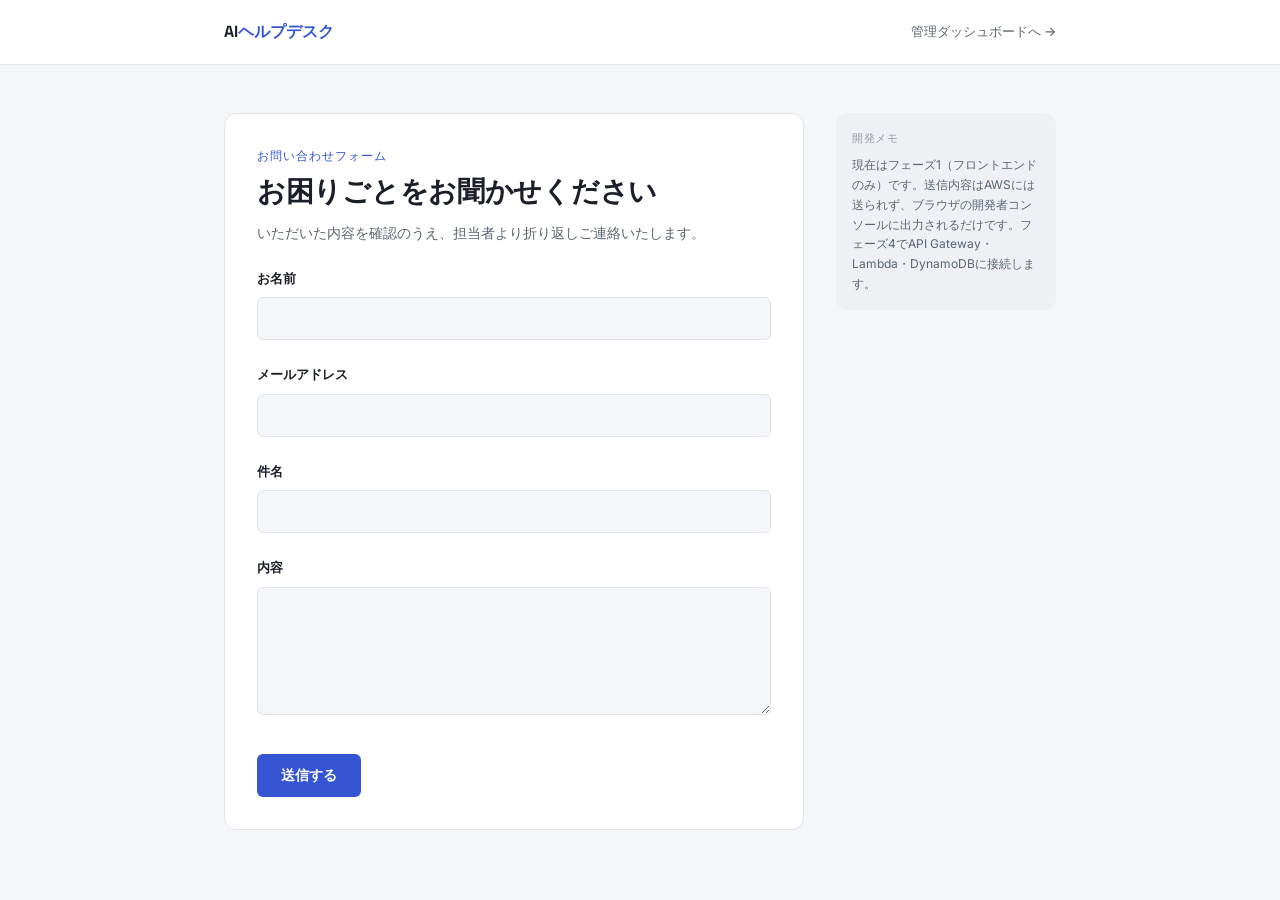
==== index.html @ 563e890c "フロントエンドのコードを作成" ====
<!DOCTYPE html>
<html lang="ja">
<head>
  <meta charset="UTF-8" />
  <meta name="viewport" content="width=device-width, initial-scale=1.0" />
  <title>AIヘルプデスク｜お問い合わせ</title>
  <link rel="preconnect" href="https://fonts.googleapis.com" />
  <link rel="preconnect" href="https://fonts.gstatic.com" crossorigin />
  <link
    href="https://fonts.googleapis.com/css2?family=Space+Grotesk:wght@500;700&family=Inter:wght@400;500;600&family=IBM+Plex+Mono:wght@500&display=swap"
    rel="stylesheet"
  />
  <link rel="stylesheet" href="style.css" />
</head>
<body>
  <header class="topbar">
    <div class="page-shell topbar-inner">
      <a class="wordmark" href="index.html">AI<span>ヘルプデスク</span></a>
      <a class="topbar-link" href="admin.html">管理ダッシュボードへ →</a>
    </div>
  </header>

  <main class="page-shell form-layout">
    <section class="form-card card">
      <p class="eyebrow">お問い合わせフォーム</p>
      <h1>お困りごとをお聞かせください</h1>
      <p class="lead">
        いただいた内容を確認のうえ、担当者より折り返しご連絡いたします。
      </p>

      <form id="inquiry-form" novalidate>
        <div class="field">
          <label for="name">お名前</label>
          <input type="text" id="name" name="name" required />
        </div>
        <div class="field">
          <label for="email">メールアドレス</label>
          <input type="email" id="email" name="email" required />
        </div>
        <div class="field">
          <label for="subject">件名</label>
          <input type="text" id="subject" name="subject" required />
        </div>
        <div class="field">
          <label for="message">内容</label>
          <textarea id="message" name="message" rows="6" required></textarea>
        </div>
        <button type="submit" class="btn btn-primary">送信する</button>
      </form>

      <div id="confirm-message" class="confirm-message" hidden></div>
    </section>

    <aside class="form-note">
      <p class="note-label">開発メモ</p>
      <p>
        現在はフェーズ1（フロントエンドのみ）です。送信内容はAWSには送られず、ブラウザの開発者コンソールに出力されるだけです。フェーズ4でAPI
        Gateway・Lambda・DynamoDBに接続します。
      </p>
    </aside>
  </main>

  <script src="form.js"></script>
</body>
</html>
---- style.css ----
:root {
  --color-bg: #F5F6F8;
  --color-surface: #FFFFFF;
  --color-surface-muted: #EEF0F3;
  --color-border: #E1E4EA;

  --color-text-primary: #1B1F2A;
  --color-text-secondary: #5B6472;
  --color-text-tertiary: #9399A6;

  --color-accent: #3454D1;
  --color-accent-dark: #283F9E;
  --color-accent-bg: #EAEEFC;

  --priority-urgent: #C8394C;
  --priority-normal: #2E7D6B;
  --priority-low: #9399A6;

  --status-open-fg: #9A6300;
  --status-open-bg: #FBF1DF;
  --status-progress-fg: #28409E;
  --status-progress-bg: #EAEEFC;
  --status-resolved-fg: #1F6F53;
  --status-resolved-bg: #E5F4EE;

  --font-display: "Space Grotesk", sans-serif;
  --font-body: "Inter", sans-serif;
  --font-mono: "IBM Plex Mono", monospace;

  --radius-sm: 6px;
  --radius-md: 12px;

  --space-1: 4px;
  --space-2: 8px;
  --space-3: 12px;
  --space-4: 16px;
  --space-5: 24px;
  --space-6: 32px;
  --space-7: 48px;
  --space-8: 64px;
}

* { box-sizing: border-box; }

html, body {
  margin: 0;
  padding: 0;
}

body {
  background: var(--color-bg);
  color: var(--color-text-primary);
  font-family: var(--font-body);
  font-size: 15px;
  line-height: 1.65;
  -webkit-font-smoothing: antialiased;
}

h1, h2, h3 {
  font-family: var(--font-display);
  font-weight: 700;
  line-height: 1.25;
  margin: 0;
  letter-spacing: -0.01em;
}

h1 { font-size: 28px; }
h2 { font-size: 18px; }

p { margin: 0; }

a {
  color: var(--color-accent);
  text-decoration: none;
}
a:hover { text-decoration: underline; }

:focus-visible {
  outline: 2px solid var(--color-accent);
  outline-offset: 2px;
  border-radius: var(--radius-sm);
}

@media (prefers-reduced-motion: reduce) {
  * { transition: none !important; animation: none !important; }
}

.page-shell {
  max-width: 880px;
  margin: 0 auto;
  padding: 0 var(--space-5);
}

/* topbar */
.topbar {
  border-bottom: 1px solid var(--color-border);
  background: var(--color-surface);
}
.topbar-inner {
  display: flex;
  align-items: center;
  justify-content: space-between;
  height: 64px;
}
.wordmark {
  font-family: var(--font-display);
  font-weight: 700;
  font-size: 16px;
  color: var(--color-text-primary);
}
.wordmark span { color: var(--color-accent); }
.wordmark:hover { text-decoration: none; }
.topbar-link {
  font-size: 13px;
  font-weight: 500;
  color: var(--color-text-secondary);
}
.topbar-link:hover { color: var(--color-accent); }

/* card */
.card {
  background: var(--color-surface);
  border: 1px solid var(--color-border);
  border-radius: var(--radius-md);
}

/* eyebrow / lead */
.eyebrow {
  font-family: var(--font-mono);
  font-size: 12px;
  font-weight: 500;
  text-transform: uppercase;
  letter-spacing: 0.08em;
  color: var(--color-accent);
  margin-bottom: var(--space-2);
}
.lead {
  color: var(--color-text-secondary);
  margin-top: var(--space-3);
  font-size: 14px;
}

/* --- form page --- */
.form-layout {
  display: grid;
  grid-template-columns: 1fr 220px;
  gap: var(--space-6);
  padding-top: var(--space-7);
  padding-bottom: var(--space-8);
  align-items: start;
}
.form-card { padding: var(--space-6); }

.field { margin-top: var(--space-5); }
.field label {
  display: block;
  font-size: 13px;
  font-weight: 600;
  margin-bottom: var(--space-2);
}
.field input,
.field textarea {
  width: 100%;
  font-family: var(--font-body);
  font-size: 14px;
  color: var(--color-text-primary);
  background: var(--color-bg);
  border: 1px solid var(--color-border);
  border-radius: var(--radius-sm);
  padding: var(--space-3);
  resize: vertical;
}
.field input:focus,
.field textarea:focus {
  background: var(--color-surface);
  border-color: var(--color-accent);
}

.btn {
  display: inline-flex;
  align-items: center;
  justify-content: center;
  font-family: var(--font-body);
  font-size: 14px;
  font-weight: 600;
  border: none;
  border-radius: var(--radius-sm);
  padding: var(--space-3) var(--space-5);
  cursor: pointer;
}
.btn-primary {
  background: var(--color-accent);
  color: #fff;
  margin-top: var(--space-6);
}
.btn-primary:hover { background: var(--color-accent-dark); }

.confirm-message {
  margin-top: var(--space-5);
  padding: var(--space-4);
  background: var(--status-resolved-bg);
  color: var(--status-resolved-fg);
  border-radius: var(--radius-sm);
  font-size: 13px;
  font-weight: 500;
}

.form-note {
  background: var(--color-surface-muted);
  border-radius: var(--radius-md);
  padding: var(--space-4);
  font-size: 12px;
  color: var(--color-text-secondary);
}
.note-label {
  font-family: var(--font-mono);
  font-size: 11px;
  font-weight: 500;
  text-transform: uppercase;
  letter-spacing: 0.06em;
  color: var(--color-text-tertiary);
  margin-bottom: var(--space-2);
}

/* --- dashboard page --- */
.dash-layout {
  padding-top: var(--space-7);
  padding-bottom: var(--space-8);
}
.dash-head { margin-bottom: var(--space-6); }

.stats-grid {
  display: grid;
  grid-template-columns: repeat(3, 1fr);
  gap: var(--space-4);
  margin-bottom: var(--space-5);
}
.stat-card {
  background: var(--color-surface);
  border: 1px solid var(--color-border);
  border-radius: var(--radius-md);
  padding: var(--space-4);
}
.stat-count {
  font-family: var(--font-display);
  font-size: 32px;
  font-weight: 700;
}
.stat-label {
  font-size: 12px;
  color: var(--color-text-secondary);
  margin-top: var(--space-1);
}

.dash-panel { padding: var(--space-5); }

.filter-bar {
  display: flex;
  gap: var(--space-2);
  margin-bottom: var(--space-5);
}
.filter-btn {
  font-family: var(--font-body);
  font-size: 13px;
  font-weight: 500;
  color: var(--color-text-secondary);
  background: var(--color-surface-muted);
  border: 1px solid transparent;
  border-radius: 999px;
  padding: var(--space-2) var(--space-4);
  cursor: pointer;
}
.filter-btn.is-active {
  background: var(--color-accent-bg);
  color: var(--color-accent-dark);
  border-color: var(--color-accent);
}

.ticket-list {
  display: flex;
  flex-direction: column;
  gap: var(--space-2);
}
.ticket-row {
  display: grid;
  grid-template-columns: 4px 1fr auto auto;
  align-items: center;
  gap: var(--space-4);
  padding: var(--space-3) var(--space-4);
  border: 1px solid var(--color-border);
  border-radius: var(--radius-sm);
}
.priority-bar {
  align-self: stretch;
  border-radius: 999px;
  background: var(--priority-low);
}
.priority-bar.urgent { background: var(--priority-urgent); }
.priority-bar.normal { background: var(--priority-normal); }
.priority-bar.low { background: var(--priority-low); }

.ticket-main .ticket-subject {
  font-size: 14px;
  font-weight: 600;
}
.ticket-main .ticket-meta {
  font-size: 12px;
  color: var(--color-text-secondary);
  margin-top: var(--space-1);
}

.ticket-time {
  font-family: var(--font-mono);
  font-size: 12px;
  color: var(--color-text-tertiary);
  white-space: nowrap;
}

.badge {
  font-family: var(--font-body);
  font-size: 12px;
  font-weight: 600;
  padding: var(--space-1) var(--space-3);
  border-radius: 999px;
  white-space: nowrap;
}
.badge.open { background: var(--status-open-bg); color: var(--status-open-fg); }
.badge.in_progress { background: var(--status-progress-bg); color: var(--status-progress-fg); }
.badge.resolved { background: var(--status-resolved-bg); color: var(--status-resolved-fg); }

.empty-state {
  text-align: center;
  padding: var(--space-7) var(--space-4);
  color: var(--color-text-tertiary);
  font-size: 13px;
}

@media (max-width: 720px) {
  .form-layout { grid-template-columns: 1fr; }
  .stats-grid { grid-template-columns: 1fr; }
  .ticket-row {
    grid-template-columns: 4px 1fr;
    grid-template-areas: "bar main" "bar time" "bar badge";
  }
  .ticket-time, .badge { justify-self: start; }
}
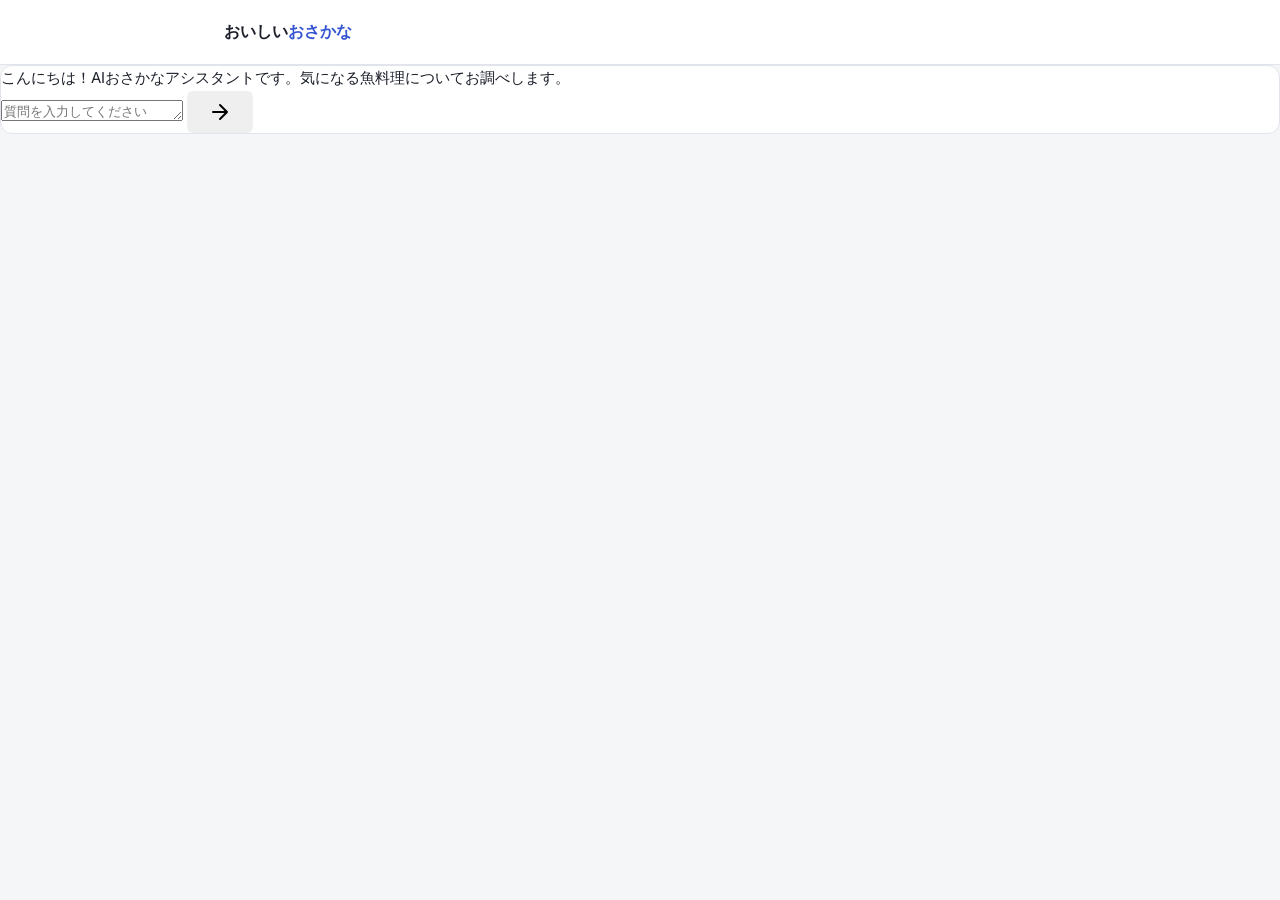
==== commit ec6a5b7e: "チャット画面を実装。Bedrockへリクエストを投げるLambda関数を作成。掲示板投稿ボタンのサイズ差が生まれるのを是正。" ====
--- a/index.html
+++ b/index.html
@@ -3,63 +3,72 @@
 <head>
   <meta charset="UTF-8" />
   <meta name="viewport" content="width=device-width, initial-scale=1.0" />
-  <title>AIヘルプデスク｜お問い合わせ</title>
+  <title>AIヘルプデスク</title>
   <link rel="preconnect" href="https://fonts.googleapis.com" />
   <link rel="preconnect" href="https://fonts.gstatic.com" crossorigin />
-  <link
-    href="https://fonts.googleapis.com/css2?family=Space+Grotesk:wght@500;700&family=Inter:wght@400;500;600&family=IBM+Plex+Mono:wght@500&display=swap"
-    rel="stylesheet"
-  />
+  <link href="https://fonts.googleapis.com/css2?family=Space+Grotesk:wght@500;700&family=Inter:wght@400;500;600&family=IBM+Plex+Mono:wght@500&display=swap" rel="stylesheet" />
   <link rel="stylesheet" href="style.css" />
 </head>
 <body>
   <header class="topbar">
     <div class="page-shell topbar-inner">
-      <a class="wordmark" href="index.html">AI<span>ヘルプデスク</span></a>
-      <a class="topbar-link" href="admin.html">管理ダッシュボードへ →</a>
+      <span class="wordmark">おいしい<span>おさかな</span></span>
     </div>
   </header>
 
-  <main class="page-shell form-layout">
-    <section class="form-card card">
-      <p class="eyebrow">お問い合わせフォーム</p>
-      <h1>お困りごとをお聞かせください</h1>
-      <p class="lead">
-        いただいた内容を確認のうえ、担当者より折り返しご連絡いたします。
-      </p>
+  <main class="chat-shell">
+    <div class="chat-card card">
 
-      <form id="inquiry-form" novalidate>
-        <div class="field">
-          <label for="name">お名前</label>
-          <input type="text" id="name" name="name" required />
+      <!-- メッセージ一覧 -->
+      <div class="message-list" id="message-list">
+        <div class="bubble-wrap ai">
+          <div class="bubble">
+            こんにちは！AIおさかなアシスタントです。気になる魚料理についてお調べします。
+          </div>
         </div>
-        <div class="field">
-          <label for="email">メールアドレス</label>
-          <input type="email" id="email" name="email" required />
+      </div>
+
+      <!-- AIが回答した後に表示するアクションボタン -->
+      <div class="action-area" id="action-area" hidden>
+        <p class="action-label">この回答を掲示板で共有しますか？</p>
+        <div class="action-buttons">
+          <button class="btn btn-ghost" id="btn-resolved">やめておく</button>
+          <button class="btn btn-primary" id="btn-share">共有する</button>
         </div>
-        <div class="field">
-          <label for="subject">件名</label>
-          <input type="text" id="subject" name="subject" required />
-        </div>
-        <div class="field">
-          <label for="message">内容</label>
-          <textarea id="message" name="message" rows="6" required></textarea>
-        </div>
-        <button type="submit" class="btn btn-primary">送信する</button>
-      </form>
+      </div>
 
-      <div id="confirm-message" class="confirm-message" hidden></div>
-    </section>
+      <!-- POSTするためのフォーム -->
+      <div class="share-panel" id="share-panel" hidden>
+        <p class="action-label">掲示板に登録する情報を入力してください。</p>
+        <form id="share-form" novalidate>
+          <div class="share-fields">
+            <div class="field">
+              <label for="name">お名前</label>
+              <input type="text" id="name" required />
+            </div>
+            <div class="field">
+              <label for="email">メールアドレス</label>
+              <input type="email" id="email" required />
+            </div>
+          </div>
+          <p class="share-error" hidden>送信に失敗しました。時間をおいて再度お試しください。</p>
+          <button type="submit" class="btn btn-primary">送信する</button>
+        </form>
+      </div>
 
-    <aside class="form-note">
-      <p class="note-label">開発メモ</p>
-      <p>
-        現在はフェーズ1（フロントエンドのみ）です。送信内容はAWSには送られず、ブラウザの開発者コンソールに出力されるだけです。フェーズ4でAPI
-        Gateway・Lambda・DynamoDBに接続します。
-      </p>
-    </aside>
+      <!-- 入力エリア -->
+      <div class="chat-input-area">
+        <textarea id="chat-input" placeholder="質問を入力してください（Enterで送信）" rows="1"></textarea>
+        <button class="btn btn-send" id="send-btn" aria-label="送信">
+          <svg width="18" height="18" viewBox="0 0 18 18" fill="none">
+            <path d="M2 9h14M9 2l7 7-7 7" stroke="currentColor" stroke-width="2" stroke-linecap="round" stroke-linejoin="round"/>
+          </svg>
+        </button>
+      </div>
+
+    </div>
   </main>
 
-  <script src="form.js"></script>
+  <script src="chat.js"></script>
 </body>
 </html>
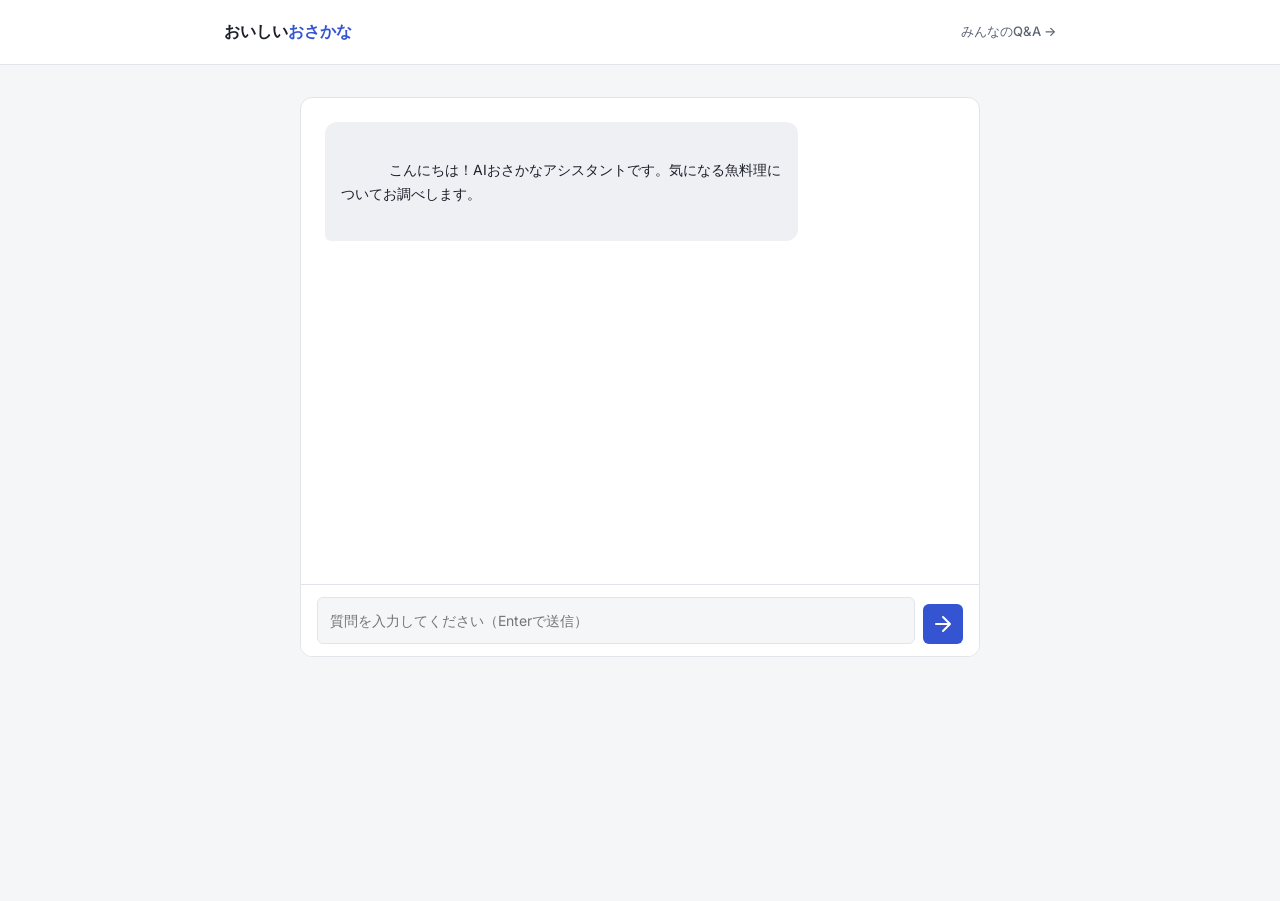
==== commit 0261072f: "掲示板取得機能を実装（フロントエンド、バックエンド）" ====
--- a/index.html
+++ b/index.html
@@ -3,7 +3,7 @@
 <head>
   <meta charset="UTF-8" />
   <meta name="viewport" content="width=device-width, initial-scale=1.0" />
-  <title>AIヘルプデスク</title>
+  <title>おいしいおさかな</title>
   <link rel="preconnect" href="https://fonts.googleapis.com" />
   <link rel="preconnect" href="https://fonts.gstatic.com" crossorigin />
   <link href="https://fonts.googleapis.com/css2?family=Space+Grotesk:wght@500;700&family=Inter:wght@400;500;600&family=IBM+Plex+Mono:wght@500&display=swap" rel="stylesheet" />
@@ -12,7 +12,8 @@
 <body>
   <header class="topbar">
     <div class="page-shell topbar-inner">
-      <span class="wordmark">おいしい<span>おさかな</span></span>
+      <a class="wordmark" href="index.html">おいしい<span>おさかな</span></a>
+      <a class="topbar-link" href="board.html">みんなのQ&amp;A →</a>
     </div>
   </header>
 
@@ -30,7 +31,7 @@
 
       <!-- AIが回答した後に表示するアクションボタン -->
       <div class="action-area" id="action-area" hidden>
-        <p class="action-label">この回答を掲示板で共有しますか？</p>
+        <p class="action-label">最後の質問と回答を掲示板で共有しますか？</p>
         <div class="action-buttons">
           <button class="btn btn-ghost" id="btn-resolved">やめておく</button>
           <button class="btn btn-primary" id="btn-share">共有する</button>
--- a/style.css
+++ b/style.css
@@ -191,7 +191,7 @@
 .btn-primary {
   background: var(--color-accent);
   color: #fff;
-  margin-top: var(--space-6);
+  /* margin-top: var(--space-6); */
 }
 .btn-primary:hover { background: var(--color-accent-dark); }
 
@@ -203,6 +203,10 @@
   border-radius: var(--radius-sm);
   font-size: 13px;
   font-weight: 500;
+}
+.confirm-message.is-error {
+  background: #FBEAEC;
+  color: var(--priority-urgent);
 }
 
 .form-note {
@@ -344,3 +348,301 @@
   }
   .ticket-time, .badge { justify-self: start; }
 }
+
+/* ======================
+   チャット UI
+   ====================== */
+
+.chat-shell {
+  display: flex;
+  justify-content: center;
+  align-items: flex-start;
+  min-height: calc(100vh - 64px);
+  padding: var(--space-6) var(--space-5);
+}
+
+.chat-card {
+  width: 100%;
+  max-width: 680px;
+  display: flex;
+  flex-direction: column;
+  min-height: 560px;
+  max-height: calc(100vh - 140px);
+  overflow: hidden;
+}
+
+/* メッセージリスト */
+.message-list {
+  flex: 1;
+  overflow-y: auto;
+  padding: var(--space-5);
+  display: flex;
+  flex-direction: column;
+  gap: var(--space-4);
+  scroll-behavior: smooth;
+}
+
+.bubble-wrap {
+  display: flex;
+}
+.bubble-wrap.user { justify-content: flex-end; }
+.bubble-wrap.ai   { justify-content: flex-start; }
+
+.bubble {
+  max-width: 75%;
+  padding: var(--space-3) var(--space-4);
+  border-radius: var(--radius-md);
+  font-size: 14px;
+  line-height: 1.7;
+  white-space: pre-wrap;
+}
+.bubble-wrap.user .bubble {
+  background: var(--color-accent);
+  color: #fff;
+  border-bottom-right-radius: var(--radius-sm);
+}
+.bubble-wrap.ai .bubble {
+  background: var(--color-surface-muted);
+  color: var(--color-text-primary);
+  border-bottom-left-radius: var(--radius-sm);
+}
+
+/* タイピングインジケーター */
+.typing-indicator {
+  display: flex;
+  align-items: center;
+  gap: 5px;
+  padding: var(--space-3) var(--space-4);
+}
+.typing-indicator span {
+  display: block;
+  width: 7px;
+  height: 7px;
+  border-radius: 50%;
+  background: var(--color-text-tertiary);
+  animation: bounce 1.2s infinite;
+}
+.typing-indicator span:nth-child(2) { animation-delay: 0.2s; }
+.typing-indicator span:nth-child(3) { animation-delay: 0.4s; }
+@keyframes bounce {
+  0%, 80%, 100% { transform: translateY(0); }
+  40%           { transform: translateY(-6px); }
+}
+
+/* アクションエリア */
+.action-area,
+.share-panel {
+  border-top: 1px solid var(--color-border);
+  padding: var(--space-4) var(--space-5);
+  background: var(--color-surface);
+}
+.action-label {
+  font-size: 13px;
+  color: var(--color-text-secondary);
+  margin-bottom: var(--space-3);
+}
+.action-buttons {
+  display: flex;
+  gap: var(--space-2);
+  flex-wrap: wrap;
+}
+
+/* エスカレーションフォーム */
+.share-fields {
+  display: grid;
+  grid-template-columns: 1fr 1fr;
+  gap: var(--space-3);
+}
+.share-error {
+  font-size: 13px;
+  color: var(--priority-urgent);
+  margin: var(--space-2) 0 0;
+}
+.share-panel .btn { margin-top: var(--space-4); }
+
+/* ゴーストボタン */
+.btn-ghost {
+  background: var(--color-surface-muted);
+  color: var(--color-text-secondary);
+  border: 1px solid var(--color-border);
+}
+.btn-ghost:hover {
+  background: var(--color-border);
+  color: var(--color-text-primary);
+}
+
+/* 入力エリア */
+.chat-input-area {
+  display: flex;
+  align-items: flex-end;
+  gap: var(--space-2);
+  padding: var(--space-3) var(--space-4);
+  border-top: 1px solid var(--color-border);
+  background: var(--color-surface);
+}
+#chat-input {
+  flex: 1;
+  font-family: var(--font-body);
+  font-size: 14px;
+  color: var(--color-text-primary);
+  background: var(--color-bg);
+  border: 1px solid var(--color-border);
+  border-radius: var(--radius-sm);
+  padding: var(--space-3);
+  resize: none;
+  line-height: 1.5;
+  field-sizing: content; /* 自動高さ調整(対応ブラウザのみ) */
+  max-height: 140px;
+  overflow-y: auto;
+}
+#chat-input:focus { border-color: var(--color-accent); background: var(--color-surface); }
+
+.btn-send {
+  flex-shrink: 0;
+  width: 40px;
+  height: 40px;
+  padding: 0;
+  background: var(--color-accent);
+  color: #fff;
+  border-radius: var(--radius-sm);
+}
+.btn-send:hover { background: var(--color-accent-dark); }
+.btn-send:disabled { opacity: 0.5; cursor: not-allowed; }
+
+@media (max-width: 600px) {
+  .share-fields { grid-template-columns: 1fr; }
+  .bubble { max-width: 88%; }
+}
+
+/* ======================
+   掲示板
+   ====================== */
+
+.board-layout {
+  padding-top: var(--space-7);
+  padding-bottom: var(--space-8);
+}
+
+.board-head {
+  margin-bottom: var(--space-5);
+}
+
+.board-meta {
+  margin-bottom: var(--space-4);
+  min-height: 24px;
+}
+
+.post-count {
+  font-family: var(--font-mono);
+  font-size: 12px;
+  color: var(--color-text-tertiary);
+}
+
+/* 状態表示（ローディング・空・エラー） */
+.board-state {
+  text-align: center;
+  padding: var(--space-8) var(--space-5);
+  color: var(--color-text-secondary);
+  font-size: 14px;
+  line-height: 1.8;
+}
+
+.board-state-icon {
+  font-size: 36px;
+  margin-bottom: var(--space-3);
+  line-height: 1;
+}
+
+.loading-dots {
+  display: flex;
+  justify-content: center;
+  gap: 6px;
+  margin-bottom: var(--space-3);
+}
+.loading-dots span {
+  display: block;
+  width: 8px;
+  height: 8px;
+  border-radius: 50%;
+  background: var(--color-text-tertiary);
+  animation: bounce 1.2s infinite;
+}
+.loading-dots span:nth-child(2) { animation-delay: 0.2s; }
+.loading-dots span:nth-child(3) { animation-delay: 0.4s; }
+
+/* 投稿一覧 */
+.post-list {
+  display: flex;
+  flex-direction: column;
+  gap: var(--space-4);
+}
+
+.post-card {
+  padding: var(--space-5);
+  display: flex;
+  flex-direction: column;
+  gap: var(--space-4);
+}
+
+.post-label {
+  display: inline-block;
+  font-family: var(--font-mono);
+  font-size: 11px;
+  font-weight: 500;
+  text-transform: uppercase;
+  letter-spacing: 0.06em;
+  color: var(--color-text-tertiary);
+  margin-bottom: var(--space-2);
+}
+.post-label.reply {
+  color: var(--color-accent);
+}
+
+.post-question p,
+.post-reply p {
+  font-size: 14px;
+  line-height: 1.75;
+  color: var(--color-text-primary);
+  white-space: pre-wrap;
+}
+
+.post-question {
+  padding-bottom: var(--space-4);
+  border-bottom: 1px solid var(--color-border);
+}
+
+.post-reply {
+  background: var(--color-accent-bg);
+  border-radius: var(--radius-sm);
+  padding: var(--space-4);
+}
+.post-reply .post-label.reply {
+  display: block;
+}
+
+.post-footer {
+  display: flex;
+  align-items: center;
+  justify-content: space-between;
+  font-size: 12px;
+  color: var(--color-text-tertiary);
+  padding-top: var(--space-3);
+  border-top: 1px solid var(--color-border);
+}
+
+.post-author {
+  font-weight: 600;
+  color: var(--color-text-secondary);
+}
+
+.post-date {
+  font-family: var(--font-mono);
+}
+
+@media (max-width: 600px) {
+  .post-footer {
+    flex-direction: column;
+    align-items: flex-start;
+    gap: var(--space-1);
+  }
+}
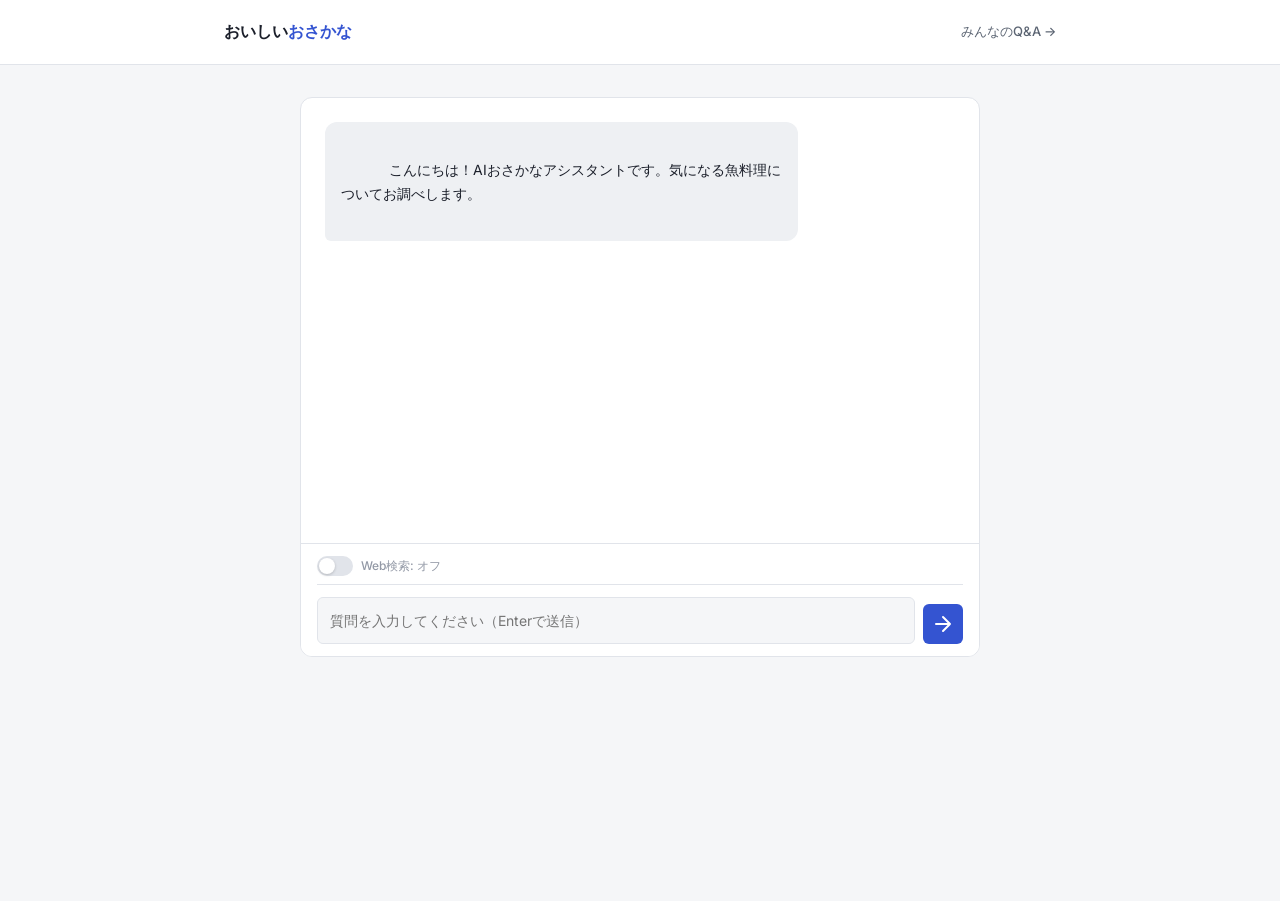
==== commit c0bbf80a: "BedrockのHarnessを使用する機能を実装（Lambda関数、フロントエンド）" ====
--- a/index.html
+++ b/index.html
@@ -59,6 +59,13 @@
 
       <!-- 入力エリア -->
       <div class="chat-input-area">
+        <label class="web-search-toggle-wrap" title="オンにするとWeb検索を使って回答します">
+          <input type="checkbox" id="web-search-toggle" />
+          <span class="toggle-track">
+            <span class="toggle-thumb"></span>
+          </span>
+          <span class="toggle-label" id="web-search-label">Web検索: オフ</span>
+        </label>
         <textarea id="chat-input" placeholder="質問を入力してください（Enterで送信）" rows="1"></textarea>
         <button class="btn btn-send" id="send-btn" aria-label="送信">
           <svg width="18" height="18" viewBox="0 0 18 18" fill="none">
--- a/style.css
+++ b/style.css
@@ -645,4 +645,80 @@
     align-items: flex-start;
     gap: var(--space-1);
   }
+}
+/* ======================
+   Web検索トグル
+   ====================== */
+
+.chat-input-area {
+  flex-wrap: wrap;
+  gap: var(--space-2);
+}
+
+.web-search-toggle-wrap {
+  display: flex;
+  align-items: center;
+  gap: var(--space-2);
+  cursor: pointer;
+  width: 100%;
+  padding-bottom: var(--space-2);
+  border-bottom: 1px solid var(--color-border);
+  margin-bottom: var(--space-1);
+  user-select: none;
+}
+
+/* チェックボックス本体は非表示 */
+.web-search-toggle-wrap input[type="checkbox"] {
+  position: absolute;
+  opacity: 0;
+  width: 0;
+  height: 0;
+}
+
+/* トグルのトラック（背景バー） */
+.toggle-track {
+  position: relative;
+  width: 36px;
+  height: 20px;
+  background: var(--color-border);
+  border-radius: 999px;
+  transition: background 0.2s;
+  flex-shrink: 0;
+}
+
+/* トグルのつまみ */
+.toggle-thumb {
+  position: absolute;
+  top: 2px;
+  left: 2px;
+  width: 16px;
+  height: 16px;
+  background: #fff;
+  border-radius: 50%;
+  box-shadow: 0 1px 3px rgba(0,0,0,.2);
+  transition: transform 0.2s;
+}
+
+/* オン状態 */
+.web-search-toggle-wrap input:checked + .toggle-track {
+  background: var(--color-accent);
+}
+.web-search-toggle-wrap input:checked + .toggle-track .toggle-thumb {
+  transform: translateX(16px);
+}
+
+/* フォーカス表示 */
+.web-search-toggle-wrap input:focus-visible + .toggle-track {
+  outline: 2px solid var(--color-accent);
+  outline-offset: 2px;
+}
+
+.toggle-label {
+  font-size: 12px;
+  font-weight: 500;
+  color: var(--color-text-tertiary);
+  transition: color 0.2s;
+}
+.web-search-toggle-wrap input:checked ~ .toggle-label {
+  color: var(--color-accent);
 }
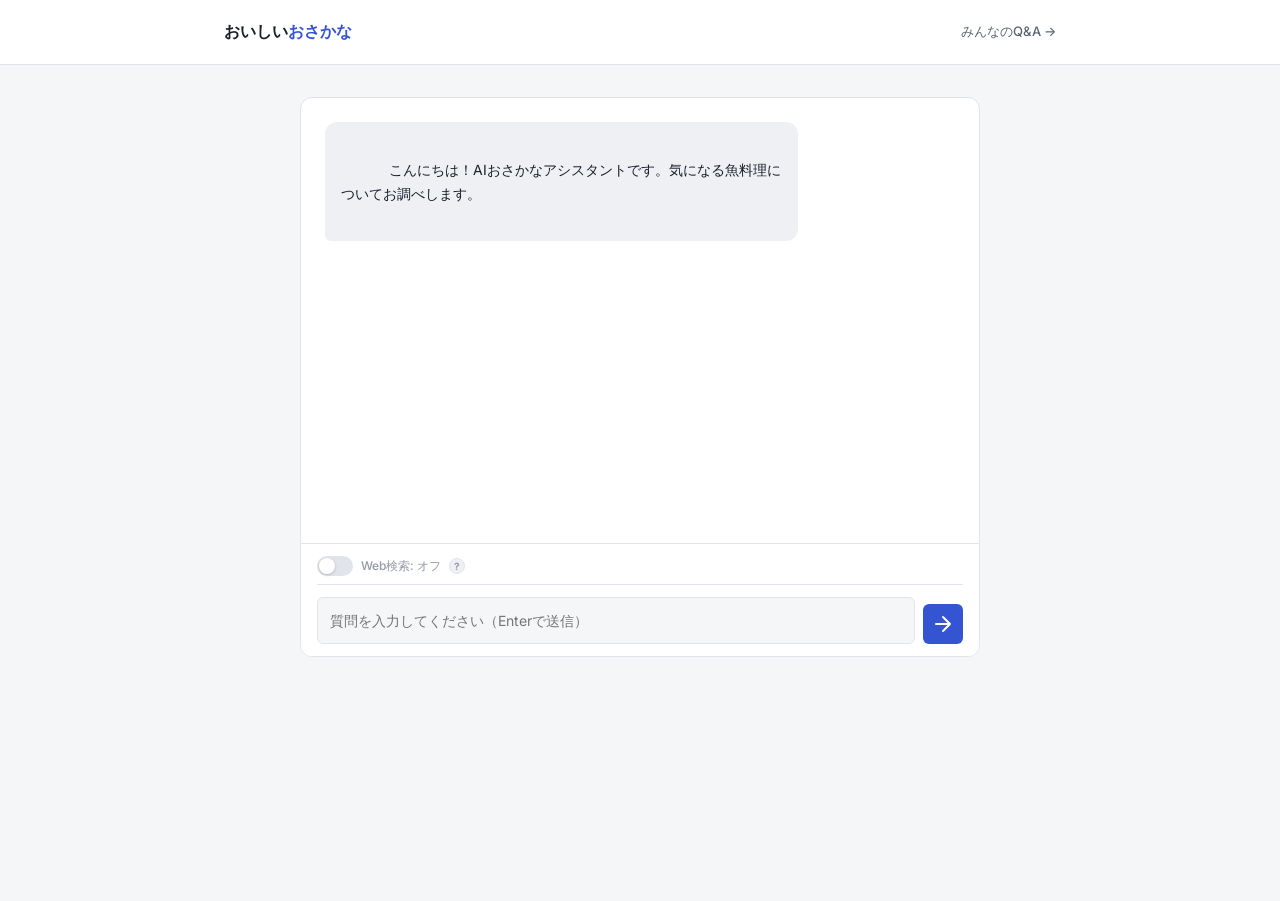
==== commit df455bdd: "フロントエンドにWeb検索を実行するかどうか選べるオプショントグルを追加" ====
--- a/index.html
+++ b/index.html
@@ -59,12 +59,15 @@
 
       <!-- 入力エリア -->
       <div class="chat-input-area">
-        <label class="web-search-toggle-wrap" title="オンにするとWeb検索を使って回答します">
+        <label class="web-search-toggle-wrap">
           <input type="checkbox" id="web-search-toggle" />
           <span class="toggle-track">
             <span class="toggle-thumb"></span>
           </span>
           <span class="toggle-label" id="web-search-label">Web検索: オフ</span>
+          <span class="toggle-hint" aria-label="オンにするとWeb検索を使って回答します">?
+            <span class="toggle-tooltip">オンにするとAIがWeb検索を実行して回答します</span>
+          </span>
         </label>
         <textarea id="chat-input" placeholder="質問を入力してください（Enterで送信）" rows="1"></textarea>
         <button class="btn btn-send" id="send-btn" aria-label="送信">
--- a/style.css
+++ b/style.css
@@ -721,4 +721,54 @@
 }
 .web-search-toggle-wrap input:checked ~ .toggle-label {
   color: var(--color-accent);
+}
+
+.toggle-hint {
+  display: inline-flex;
+  align-items: center;
+  justify-content: center;
+  width: 16px;
+  height: 16px;
+  border-radius: 50%;
+  background: var(--color-surface-muted);
+  border: 1px solid var(--color-border);
+  font-size: 10px;
+  font-weight: 700;
+  color: var(--color-text-tertiary);
+  cursor: default;
+  position: relative;
+  flex-shrink: 0;
+  line-height: 1;
+}
+
+.toggle-tooltip {
+  display: none;
+  position: absolute;
+  bottom: calc(100% + 6px);
+  left: 50%;
+  transform: translateX(-50%);
+  background: var(--color-text-primary);
+  color: #fff;
+  font-size: 12px;
+  font-weight: 400;
+  white-space: nowrap;
+  padding: var(--space-2) var(--space-3);
+  border-radius: var(--radius-sm);
+  pointer-events: none;
+  z-index: 10;
+}
+
+/* 吹き出しの矢印 */
+.toggle-tooltip::after {
+  content: "";
+  position: absolute;
+  top: 100%;
+  left: 50%;
+  transform: translateX(-50%);
+  border: 5px solid transparent;
+  border-top-color: var(--color-text-primary);
+}
+
+.toggle-hint:hover .toggle-tooltip {
+  display: block;
 }
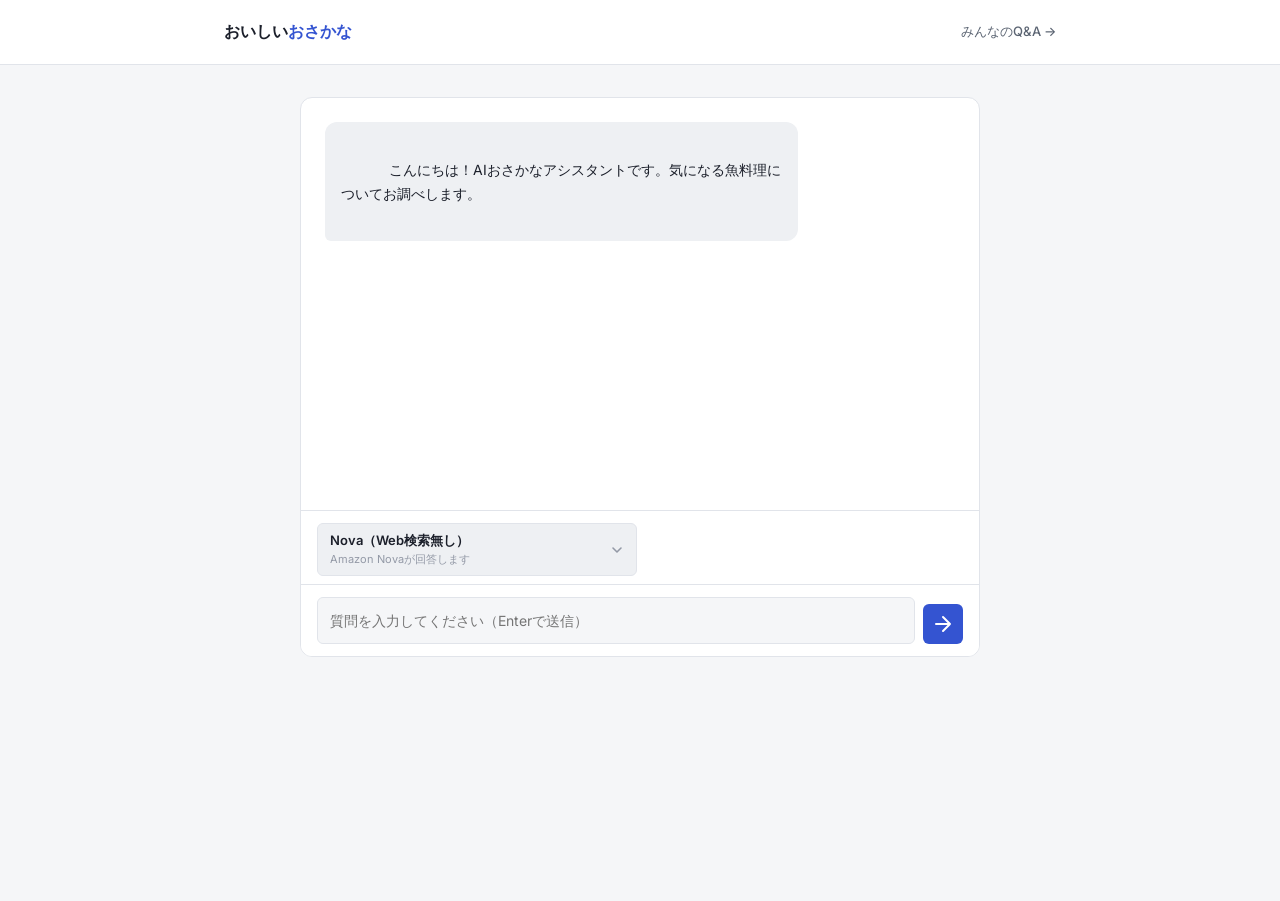
==== commit 0b66e31b: "複数のモデル・検索実行方法の選択肢をプルダウンメニューで表示する機能を実装し、フロントエンドからのHTTPリクエストのコードを統合" ====
--- a/index.html
+++ b/index.html
@@ -57,18 +57,24 @@
         </form>
       </div>
 
+      <!-- エンジンセレクター -->
+      <div class="engine-selector-area">
+        <div class="engine-dropdown" id="engine-dropdown">
+          <button type="button" class="engine-dropdown-trigger" id="engine-dropdown-trigger" aria-haspopup="listbox" aria-expanded="false">
+            <span class="engine-dropdown-current">
+              <span class="engine-dropdown-label" id="engine-dropdown-label"></span>
+              <span class="engine-dropdown-desc" id="engine-desc"></span>
+            </span>
+            <svg class="engine-dropdown-chevron" width="14" height="14" viewBox="0 0 14 14" fill="none">
+              <path d="M3 5l4 4 4-4" stroke="currentColor" stroke-width="1.6" stroke-linecap="round" stroke-linejoin="round"/>
+            </svg>
+          </button>
+          <ul class="engine-dropdown-list" id="engine-selector" role="listbox" hidden></ul>
+        </div>
+      </div>
+
       <!-- 入力エリア -->
       <div class="chat-input-area">
-        <label class="web-search-toggle-wrap">
-          <input type="checkbox" id="web-search-toggle" />
-          <span class="toggle-track">
-            <span class="toggle-thumb"></span>
-          </span>
-          <span class="toggle-label" id="web-search-label">Web検索: オフ</span>
-          <span class="toggle-hint" aria-label="オンにするとWeb検索を使って回答します">?
-            <span class="toggle-tooltip">オンにするとAIがWeb検索を実行して回答します</span>
-          </span>
-        </label>
         <textarea id="chat-input" placeholder="質問を入力してください（Enterで送信）" rows="1"></textarea>
         <button class="btn btn-send" id="send-btn" aria-label="送信">
           <svg width="18" height="18" viewBox="0 0 18 18" fill="none">
@@ -80,6 +86,7 @@
     </div>
   </main>
 
-  <script src="chat.js"></script>
+  <script src="engine-options.js"></script>
+  <script src="chat-options.js"></script>
 </body>
 </html>
--- a/style.css
+++ b/style.css
@@ -647,128 +647,130 @@
   }
 }
 /* ======================
-   Web検索トグル
+   エンジンセレクター
    ====================== */
 
-.chat-input-area {
-  flex-wrap: wrap;
-  gap: var(--space-2);
-}
-
-.web-search-toggle-wrap {
+.engine-selector-area {
+  border-top: 1px solid var(--color-border);
+  padding: var(--space-3) var(--space-4) var(--space-2);
+  background: var(--color-surface);
+}
+
+/* ドロップダウン全体のラッパー（相対配置の基準） */
+.engine-dropdown {
+  position: relative;
+  width: 100%;
+  max-width: 320px;
+}
+
+/* 現在の選択を表示するトリガーボタン */
+.engine-dropdown-trigger {
   display: flex;
   align-items: center;
-  gap: var(--space-2);
-  cursor: pointer;
+  justify-content: space-between;
+  gap: var(--space-3);
   width: 100%;
-  padding-bottom: var(--space-2);
-  border-bottom: 1px solid var(--color-border);
-  margin-bottom: var(--space-1);
-  user-select: none;
-}
-
-/* チェックボックス本体は非表示 */
-.web-search-toggle-wrap input[type="checkbox"] {
-  position: absolute;
-  opacity: 0;
-  width: 0;
-  height: 0;
-}
-
-/* トグルのトラック（背景バー） */
-.toggle-track {
-  position: relative;
-  width: 36px;
-  height: 20px;
-  background: var(--color-border);
-  border-radius: 999px;
-  transition: background 0.2s;
-  flex-shrink: 0;
-}
-
-/* トグルのつまみ */
-.toggle-thumb {
-  position: absolute;
-  top: 2px;
-  left: 2px;
-  width: 16px;
-  height: 16px;
-  background: #fff;
-  border-radius: 50%;
-  box-shadow: 0 1px 3px rgba(0,0,0,.2);
-  transition: transform 0.2s;
-}
-
-/* オン状態 */
-.web-search-toggle-wrap input:checked + .toggle-track {
-  background: var(--color-accent);
-}
-.web-search-toggle-wrap input:checked + .toggle-track .toggle-thumb {
-  transform: translateX(16px);
-}
-
-/* フォーカス表示 */
-.web-search-toggle-wrap input:focus-visible + .toggle-track {
-  outline: 2px solid var(--color-accent);
-  outline-offset: 2px;
-}
-
-.toggle-label {
-  font-size: 12px;
-  font-weight: 500;
-  color: var(--color-text-tertiary);
-  transition: color 0.2s;
-}
-.web-search-toggle-wrap input:checked ~ .toggle-label {
-  color: var(--color-accent);
-}
-
-.toggle-hint {
-  display: inline-flex;
-  align-items: center;
-  justify-content: center;
-  width: 16px;
-  height: 16px;
-  border-radius: 50%;
   background: var(--color-surface-muted);
   border: 1px solid var(--color-border);
-  font-size: 10px;
-  font-weight: 700;
+  border-radius: var(--radius-sm);
+  padding: var(--space-2) var(--space-3);
+  cursor: pointer;
+  text-align: left;
+  font-family: var(--font-body);
+}
+
+.engine-dropdown-trigger:hover {
+  background: var(--color-border);
+}
+
+.engine-dropdown.is-open .engine-dropdown-trigger {
+  border-color: var(--color-accent);
+  background: var(--color-surface);
+}
+
+.engine-dropdown-current {
+  display: flex;
+  flex-direction: column;
+  gap: 2px;
+  min-width: 0;
+}
+
+.engine-dropdown-label {
+  font-size: 13px;
+  font-weight: 600;
+  color: var(--color-text-primary);
+}
+
+.engine-dropdown-desc {
+  font-size: 11px;
   color: var(--color-text-tertiary);
-  cursor: default;
-  position: relative;
+  white-space: nowrap;
+  overflow: hidden;
+  text-overflow: ellipsis;
+}
+
+.engine-dropdown-chevron {
   flex-shrink: 0;
-  line-height: 1;
-}
-
-.toggle-tooltip {
-  display: none;
+  color: var(--color-text-tertiary);
+  transition: transform 0.15s;
+}
+.engine-dropdown.is-open .engine-dropdown-chevron {
+  transform: rotate(180deg);
+  color: var(--color-accent);
+}
+
+/* 選択肢リスト：上方向に展開し、必要ならスクロール */
+.engine-dropdown-list {
   position: absolute;
   bottom: calc(100% + 6px);
-  left: 50%;
-  transform: translateX(-50%);
-  background: var(--color-text-primary);
-  color: #fff;
-  font-size: 12px;
-  font-weight: 400;
-  white-space: nowrap;
+  left: 0;
+  right: 0;
+  margin: 0;
+  padding: 4px;
+  list-style: none;
+  background: var(--color-surface);
+  border: 1px solid var(--color-border);
+  border-radius: var(--radius-sm);
+  box-shadow: 0 8px 24px rgba(0, 0, 0, 0.12);
+  max-height: 240px;
+  overflow-y: auto;
+  z-index: 20;
+}
+
+.engine-option {
+  display: flex;
+  flex-direction: column;
+  gap: 2px;
   padding: var(--space-2) var(--space-3);
-  border-radius: var(--radius-sm);
-  pointer-events: none;
-  z-index: 10;
-}
-
-/* 吹き出しの矢印 */
-.toggle-tooltip::after {
-  content: "";
-  position: absolute;
-  top: 100%;
-  left: 50%;
-  transform: translateX(-50%);
-  border: 5px solid transparent;
-  border-top-color: var(--color-text-primary);
-}
-
-.toggle-hint:hover .toggle-tooltip {
-  display: block;
+  border-radius: calc(var(--radius-sm) - 2px);
+  cursor: pointer;
+}
+
+.engine-option:hover {
+  background: var(--color-surface-muted);
+}
+
+.engine-option.is-selected {
+  background: var(--color-accent-bg);
+}
+
+.engine-option-label {
+  font-size: 13px;
+  font-weight: 600;
+  color: var(--color-text-primary);
+}
+.engine-option.is-selected .engine-option-label {
+  color: var(--color-accent-dark);
+}
+
+.engine-option-desc {
+  font-size: 12px;
+  color: var(--color-text-secondary);
+  line-height: 1.4;
+}
+
+@media (max-width: 600px) {
+  .engine-dropdown {
+    max-width: none;
+  }
 }
